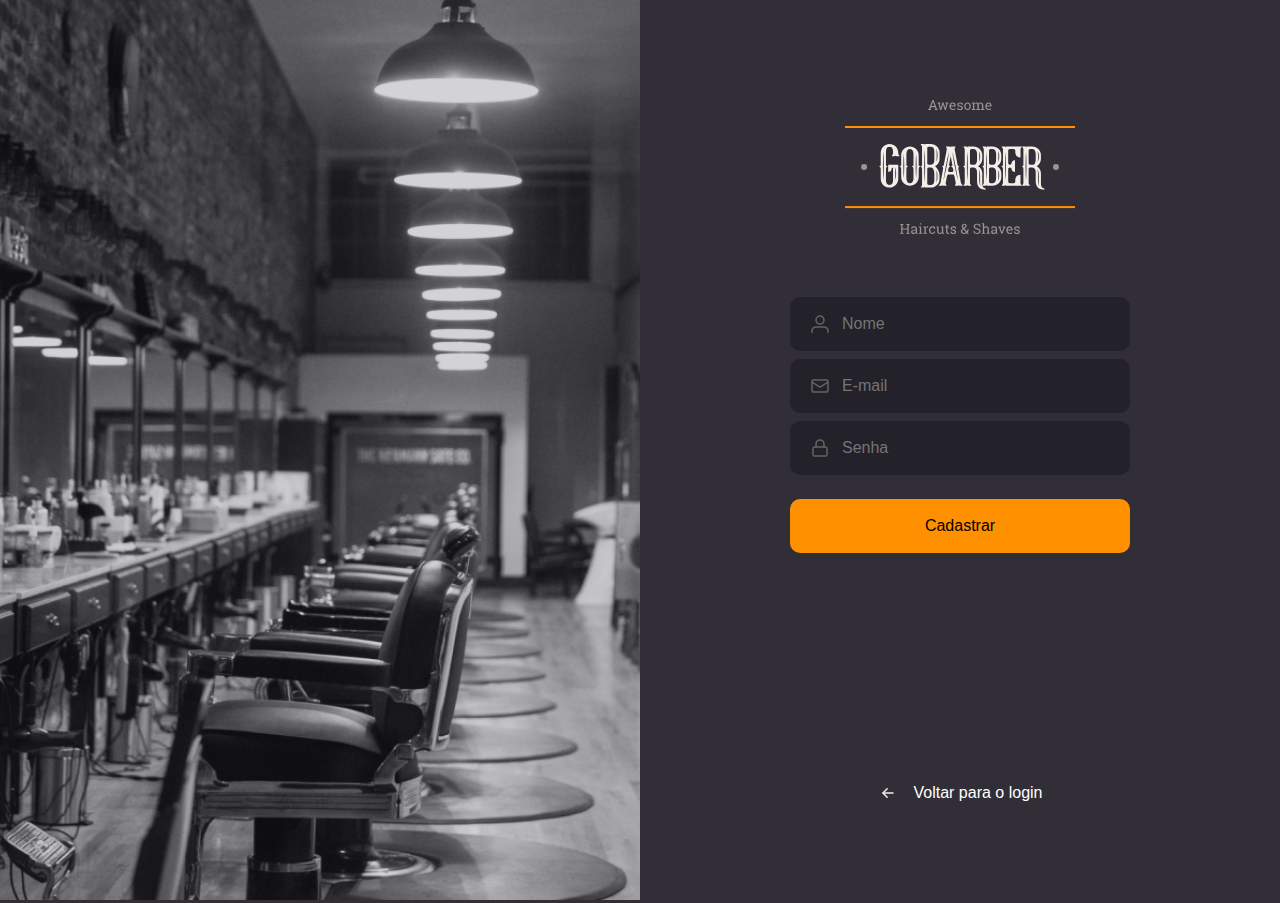
==== index.html @ 8c9bb4f4 "init" ====
<!DOCTYPE html>
<html lang="en">
  <head>
    <meta charset="UTF-8" />
    <meta http-equiv="X-UA-Compatible" content="IE=edge" />
    <meta name="viewport" content="width=device-width, initial-scale=1.0" />
    <title>GoBarber</title>
    <link rel="stylesheet" href="./styles/reset.css" />
    <link rel="stylesheet" href="./styles/index.css" />
  </head>
  <body>
    <main>
      <div class="container">
        <div class="side-image">
          <img
            src="./assets/images/bg_gobarber.png"
            id="bg-image"
            alt="Go Barber Local Imagem"
          />
        </div>
        <div class="content">
          <div class="wrapper">
            <div class="content-container">
              <figure class="logo">
                <img src="./assets/images/logo.svg" alt="Logo Go Barber" />
              </figure>
              <form action="#" id="login-form">
                <div class="input-form">
                  <img
                    class="input-icon"
                    src="./assets/icons/name.svg"
                    alt=""
                  />
                  <input
                    type="text"
                    name="name"
                    id="name"
                    placeholder="Nome"
                    required
                  />
                </div>
                <div class="input-form">
                  <img
                    class="input-icon"
                    src="./assets/icons/email.svg"
                    alt=""
                  />
                  <input
                    type="email"
                    name="email"
                    id="email"
                    placeholder="E-mail"
                    required
                  />
                </div>
                <div class="input-form">
                  <img
                    class="input-icon"
                    src="./assets/icons/password.svg"
                    alt=""
                  />
                  <input
                    type="password"
                    name="password"
                    id="password"
                    placeholder="Senha"
                    required
                  />
                </div>
                <button id="form-button" type="submit">Cadastrar</button>
              </form>
            </div>
            <div class="bottom-action">
              <img src="./assets/icons/arrow-left.svg" alt="Icone de voltar" />
              <span id="back-label">Voltar para o login</span>
            </div>
          </div>
        </div>
      </div>
    </main>
  </body>
</html>
---- styles/index.css ----
body {
  background-color: #312e38;
  overflow-y: hidden;
}

#bg-image {
  min-height: 100vh;
  width: 100%;
  object-fit: cover;
}

#login-form {
  display: flex;
  flex-direction: column;
  gap: 8px;
  width: 100%;
}

#login-form input {
  padding: 18px 0 18px 52px;
  background-color: #232129;
  border-radius: 10px;
  width: 100%;
  border: none;
  color: #fff;
  font-size: 1rem;
  box-sizing: border-box;
}

#login-form input:focus {
  outline: none !important;
  border: 1px solid #ff9000;
  box-shadow: none;
}

#form-button {
  background-color: #ff9000;
  border: none;
  padding: 18px 0;
  font-size: 1rem;
  border-radius: 10px;
  margin-top: 16px;
}

#form-button:hover {
  background-color: #fb991a;
  cursor: pointer;
}

#back-label {
  font-size: 1rem;
  color: #fff;
  font-family: sans-serif;
}

.container {
  display: grid;
  grid: auto / 50% 50%;
}

.content {
  padding: 100px 0;
}

.wrapper {
  max-width: 340px;
  height: 100%;
  margin: auto;
  display: flex;
  flex-direction: column;
  align-items: center;
  justify-content: space-between;
}

.input-form {
  width: 100%;
  position: relative;
}

.input-icon {
  position: absolute;
  top: 50%;
  transform: translateY(-50%);
  left: 20px;
}

.bottom-action {
  display: flex;
  gap: 1rem;
  align-items: center;
}

.logo {
  margin-bottom: 60px;
}

.content-container {
  width: 100%;
  display: flex;
  flex-direction: column;
  align-items: center;
}

@media screen and (max-width: 1089px) {
  .container {
    display: flex;
    flex-direction: column-reverse;
  }
  .bottom-action {
    margin-top: 3rem;
  }
}
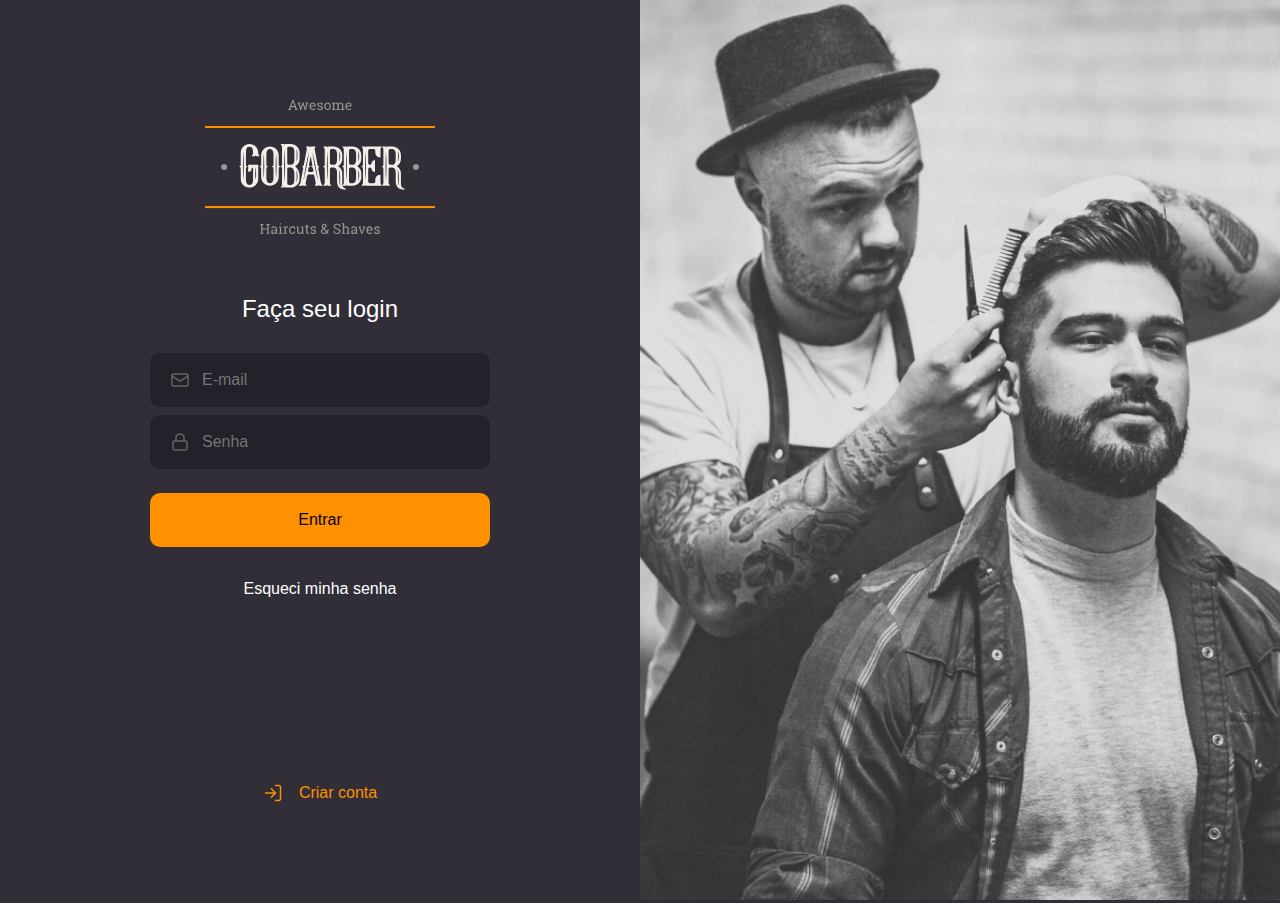
==== commit 40d5e41b: "feat: added profile and login page" ====
--- a/index.html
+++ b/index.html
@@ -6,18 +6,11 @@
     <meta name="viewport" content="width=device-width, initial-scale=1.0" />
     <title>GoBarber</title>
     <link rel="stylesheet" href="./styles/reset.css" />
-    <link rel="stylesheet" href="./styles/index.css" />
+    <link rel="stylesheet" href="./styles/main.css" />
   </head>
   <body>
     <main>
       <div class="container">
-        <div class="side-image">
-          <img
-            src="./assets/images/bg_gobarber.png"
-            id="bg-image"
-            alt="Go Barber Local Imagem"
-          />
-        </div>
         <div class="content">
           <div class="wrapper">
             <div class="content-container">
@@ -25,25 +18,12 @@
                 <img src="./assets/images/logo.svg" alt="Logo Go Barber" />
               </figure>
               <form action="#" id="login-form">
-                <div class="input-form">
-                  <img
-                    class="input-icon"
-                    src="./assets/icons/name.svg"
-                    alt=""
-                  />
-                  <input
-                    type="text"
-                    name="name"
-                    id="name"
-                    placeholder="Nome"
-                    required
-                  />
-                </div>
+                <h2 class="form-title">Faça seu login</h2>
                 <div class="input-form">
                   <img
                     class="input-icon"
                     src="./assets/icons/email.svg"
-                    alt=""
+                    alt="Icone de email"
                   />
                   <input
                     type="email"
@@ -57,7 +37,7 @@
                   <img
                     class="input-icon"
                     src="./assets/icons/password.svg"
-                    alt=""
+                    alt="Icone de senha"
                   />
                   <input
                     type="password"
@@ -67,14 +47,30 @@
                     required
                   />
                 </div>
-                <button id="form-button" type="submit">Cadastrar</button>
+                <button id="form-button" type="submit">Entrar</button>
               </form>
+              <button id="btn-forgot-password">
+                <span class="action-label align-center"
+                  >Esqueci minha senha</span
+                >
+              </button>
             </div>
-            <div class="bottom-action">
-              <img src="./assets/icons/arrow-left.svg" alt="Icone de voltar" />
-              <span id="back-label">Voltar para o login</span>
-            </div>
+            <a href="./pages/register.html">
+              <div class="flex-center gap-1">
+                <img src="./assets/icons/leave.svg" alt="Criar conta icone" />
+                <span class="action-label align-center orange-text"
+                  >Criar conta</span
+                >
+              </div>
+            </a>
           </div>
+        </div>
+        <div class="side-image">
+          <img
+            src="./assets/images/bg_gobarber_login.png"
+            id="bg-image"
+            alt="Go Barber Local Imagem"
+          />
         </div>
       </div>
     </main>
--- a/styles/main.css
+++ b/styles/main.css
@@ -0,0 +1,160 @@
+body {
+  background-color: #312e38;
+  overflow-y: hidden;
+  margin: 0;
+}
+
+#bg-image {
+  min-height: 100vh;
+  width: 100%;
+  object-fit: cover;
+}
+
+#login-form {
+  display: flex;
+  flex-direction: column;
+  gap: 8px;
+  width: 100%;
+}
+
+#login-form input {
+  padding: 18px 0 18px 52px;
+  background-color: #232129;
+  border-radius: 10px;
+  width: 100%;
+  border: none;
+  color: #fff;
+  font-size: 1rem;
+  box-sizing: border-box;
+}
+
+#login-form input:focus {
+  outline: none !important;
+  border: 1px solid #ff9000;
+  box-shadow: none;
+}
+
+#form-button {
+  background-color: #ff9000;
+  color: #000;
+  border: none;
+  padding: 18px 0;
+  font-size: 1rem;
+  border-radius: 10px;
+  margin: 16px 0;
+}
+
+#form-button:disabled {
+  opacity: 0.5;
+}
+
+#form-button:hover {
+  background-color: #fb991a;
+  cursor: pointer;
+}
+
+#btn-forgot-password {
+  background: transparent;
+  border: none;
+  cursor: pointer;
+  margin-top: 1rem;
+}
+
+.action-label {
+  font-size: 1rem;
+  color: #fff;
+  font-family: sans-serif;
+}
+
+.container {
+  display: grid;
+  grid: auto / 50% 50%;
+}
+
+.content {
+  padding: 100px 0;
+}
+
+.wrapper {
+  max-width: 340px;
+  height: 100%;
+  margin: auto;
+  display: flex;
+  flex-direction: column;
+  align-items: center;
+  justify-content: space-between;
+}
+
+.input-form {
+  width: 100%;
+  position: relative;
+}
+
+.input-icon {
+  position: absolute;
+  top: 50%;
+  transform: translateY(-50%);
+  left: 20px;
+}
+
+.bottom-action {
+  display: flex;
+  gap: 1rem;
+  align-items: center;
+}
+
+.logo {
+  margin-bottom: 60px;
+}
+
+.content-container {
+  width: 100%;
+  display: flex;
+  flex-direction: column;
+  align-items: center;
+}
+
+@media screen and (max-width: 1089px) {
+  .container {
+    display: flex;
+    flex-direction: column-reverse;
+  }
+  .bottom-action {
+    margin-top: 3rem;
+  }
+}
+
+.form-title {
+  font-family: sans-serif;
+  text-align: center;
+  font-size: 1.5rem;
+  margin-bottom: 1.5rem;
+  color: #fff;
+}
+
+.align-center {
+  text-align: center;
+}
+
+.orange-text {
+  color: #ff9000;
+}
+
+.flex-center {
+  display: flex;
+  justify-content: center;
+  align-items: center;
+}
+
+.gap-1 {
+  gap: 1rem;
+}
+
+.flex-column {
+  display: flex;
+  flex-direction: column;
+}
+
+.mg-bottom-1 {
+  margin-bottom: 1rem;
+}
